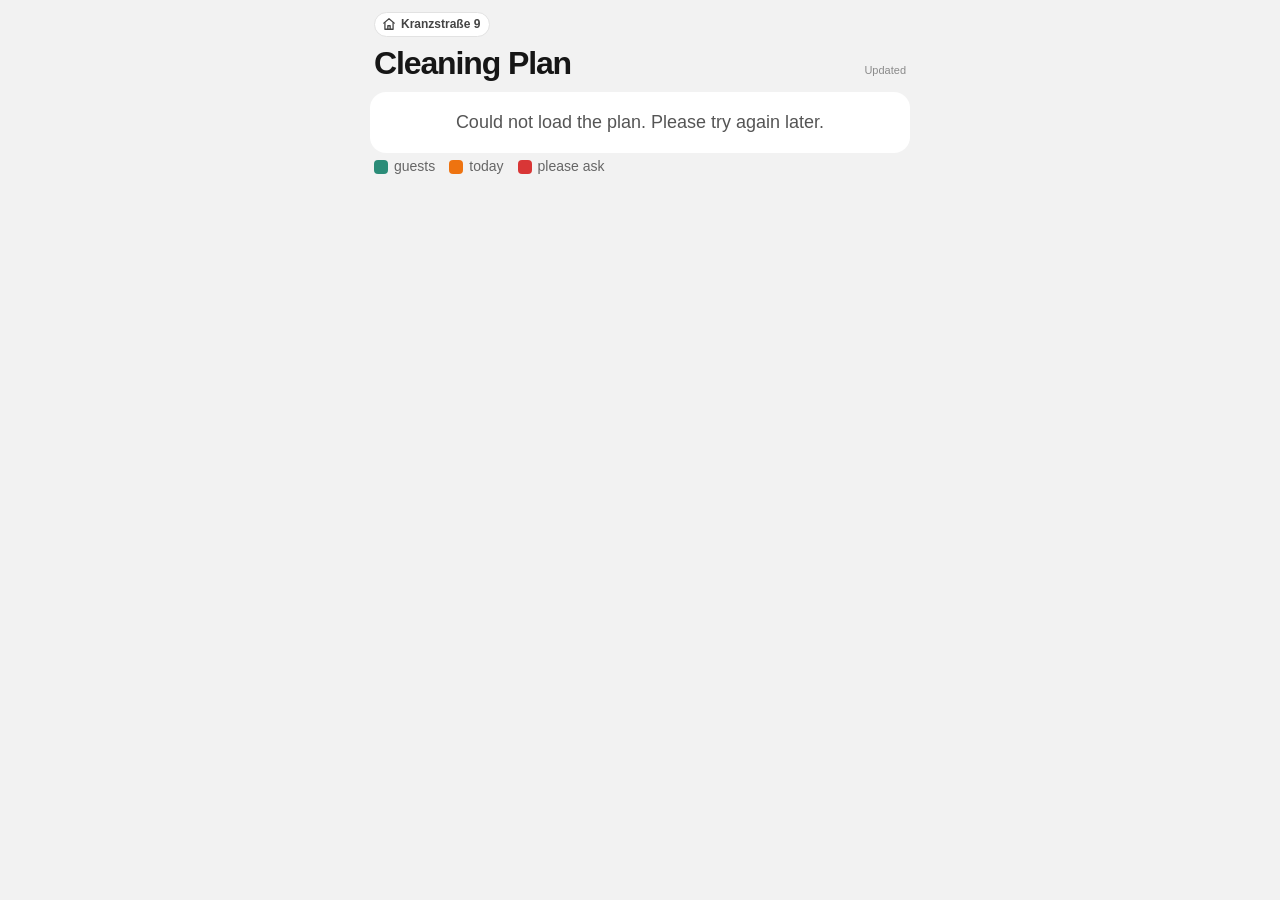
==== kranz/index.html @ 65cbc947 "Kopf ohne grüne Leiste: Haus-Schild, große Überschrift, Stand rechts Oben ein kleines Schild mit Hau" ====
<!doctype html>
<html lang="en"><head><meta charset="utf-8"><meta name="viewport" content="width=device-width,initial-scale=1,viewport-fit=cover">
<meta name="robots" content="noindex,nofollow"><meta name="theme-color" content="#F2F2F2">
<title>Cleaning – Kranzstraße 9</title><link rel="stylesheet" href="../plan.css"></head>
<body><header><div class="kz"><div><span class="ort"><svg viewBox="0 0 24 24" width="14" height="14" fill="none" stroke="currentColor" stroke-width="2.2" stroke-linecap="round" stroke-linejoin="round" aria-hidden="true"><path d="M3 10.5 12 3l9 7.5"/><path d="M5 9.5V21h14V9.5"/><path d="M10 21v-6h4v6"/></svg>Kranzstraße 9</span><h1>Cleaning Plan</h1></div><div class="st"><span>Updated</span><b id="stand"></b></div></div></header>
<main><div id="inhalt"><div class="hinweis">Loading …</div></div><div class="legende"><span><i style="background:#2B8C78"></i>guests</span><span><i style="background:#EE7310"></i>today</span><span><i style="background:#D93636"></i>please ask</span></div></main>
<script>window.PLAN={"wt": ["Su","Mo","Tu","We","Th","Fr","Sa"], "mon": ["Jan","Feb","Mar","Apr","May","Jun","Jul","Aug","Sep","Oct","Nov","Dec"], "sheet": "1k_4TzOfGS49kSW_JPaBVSi54gXF0AcBKTKUO7BsuHaY", "t": {"raus": "OUT", "rein": "IN", "putzen": "clean", "nichts": "nothing to clean", "heute": "TODAY", "laden": "Loading …", "fehler": "Could not load the plan. Please try again later.", "leer": "No cleaning planned."}};</script>
<script src="../plan.js"></script></body></html>
---- plan.css ----
*{box-sizing:border-box}
html{-webkit-text-size-adjust:100%;color-scheme:light}
body{margin:0;background:#F2F2F2;color:#161616;font:18px/1.4 -apple-system,BlinkMacSystemFont,"Segoe UI",Roboto,"Noto Sans Tamil","Noto Sans",Arial,sans-serif}
header{padding:12px 14px 2px;padding-top:calc(12px + env(safe-area-inset-top,0px));max-width:560px;margin:0 auto}
.kz{display:flex;align-items:flex-end;justify-content:space-between;gap:12px}
.ort{display:inline-flex;align-items:center;gap:5px;font-size:12px;font-weight:600;color:#444;background:#fff;border:1px solid #E2E2E2;border-radius:999px;padding:3px 9px 3px 7px}
header h1{margin:8px 0 0;font-size:32px;line-height:1.05;font-weight:800;letter-spacing:-.035em}
.st{display:flex;flex-direction:column;align-items:flex-end;font-size:11px;color:#8A8A8A;line-height:1.3;white-space:nowrap;padding-bottom:3px}
.st b{font-size:12px;color:#444;font-weight:600}
main{padding:10px 10px calc(28px + env(safe-area-inset-bottom,0px));max-width:560px;margin:0 auto}
.tag{background:#fff;border-radius:16px;padding:12px 14px;margin:0 0 12px;box-shadow:0 1px 2px rgba(0,0,0,.06)}
.tag h2{margin:0 0 6px;font-size:19px;display:flex;align-items:center;gap:8px;flex-wrap:wrap}
.tag{scroll-margin-top:60px}
.tag.vorbei{opacity:.55}
.tag.heute{border:3px solid #EE7310;background:#FFF4E8}
.badge{background:#EE7310;color:#fff;font-size:15px;padding:2px 10px;border-radius:999px}
.z{font-size:19px;font-weight:600;padding:9px 2px;border-top:1px solid #ECECEC;word-break:break-word}
.tag h2+.z{border-top:0}
/* bewusst schlicht: Farbe tragen nur der Tag-Kasten (heute) und Rot, wenn etwas fehlt */
.z.fehlt{background:#FCD2D2;color:#A51B1B;border-radius:10px;padding:9px 12px;border-top:0;margin-top:4px}
.z.leer{color:#8A8A8A;font-weight:500;font-size:16px}
.hinweis{background:#fff;border-radius:16px;padding:18px;color:#555;text-align:center}
.legende{font-size:14px;color:#666;display:flex;flex-wrap:wrap;gap:6px 14px;margin:4px 4px 0}
.legende span{display:inline-flex;align-items:center;gap:6px}.legende i{width:14px;height:14px;border-radius:4px;display:inline-block}

/* Kalender: links Wohnungen (sticky), rechts die Tage – seitwärts scrollen */
.karte{background:#fff;border-radius:16px;box-shadow:0 1px 2px rgba(0,0,0,.06);overflow:hidden;margin-bottom:12px}
.kal{overflow-x:auto;overflow-y:hidden;-webkit-overflow-scrolling:touch;overscroll-behavior-x:contain}
.kin{position:relative}
.r{display:flex;position:relative;z-index:1}
.lab{position:sticky;left:0;z-index:3;flex:0 0 44px;width:44px;display:flex;align-items:center;justify-content:center;background:#fff;border-right:1px solid #E6E6E6;border-bottom:1px solid #EFEFEF;font-size:18px;font-weight:700;color:#161616}
.ecke{color:#2B8C78;align-items:flex-end;padding-bottom:12px}
.trk{position:relative;flex:none;height:52px;border-bottom:1px solid #EFEFEF;background-image:linear-gradient(to right,#F0F0F0 1px,transparent 1px);background-size:44px 100%}
.kopf .trk{height:76px;background-image:none}
.kopf .lab{height:76px}
.kt{position:absolute;top:0;width:44px;height:100%;border:0;background:none;font:inherit;color:#161616;display:flex;flex-direction:column;align-items:center;justify-content:flex-end;padding:0 0 6px;cursor:pointer}
.kt .mo{position:absolute;top:5px;left:4px;font-size:11px;font-weight:700;white-space:nowrap;color:#555}
.kt .wd{font-size:11px;color:#8A8A8A}
.kt .nr{font-size:15px;font-weight:700;width:28px;height:28px;line-height:28px;border-radius:50%;text-align:center}
.kt.vorbei .nr,.kt.vorbei .wd{color:#B3B3B3}
.kt.wahl .nr{background:#161616;color:#fff}
.kt.heute .nr{background:#EE7310;color:#fff}
.sp{position:absolute;top:0;bottom:0;width:44px;z-index:0}
.sp.heute{background:#FFF1E3}
.sp.wahl{background:#F2F2F2}
.bk{position:absolute;top:50%;transform:translateY(-50%);height:32px;border-radius:16px;background:#2B8C78;color:#fff;display:flex;align-items:center;justify-content:center;gap:3px;font-size:15px;overflow:hidden;white-space:nowrap}
.bk b{font-weight:700}
.bk.vorbei{background:#9BC4BA}
.bk.rot{background:#D93636}
.kal::-webkit-scrollbar{height:0}
.tonnen .trk{height:46px}.tonnen .lab{color:#555}
.tn{position:absolute;top:0;bottom:0;width:44px;display:flex;flex-direction:column;align-items:center;justify-content:center;gap:2px}
.tc{display:flex;align-items:center;gap:3px;font-size:10px;font-weight:700;color:#444;line-height:1.1;white-space:nowrap}
.tc i{width:10px;height:10px;border-radius:3px;display:inline-block;flex-shrink:0}
.tc.raus{color:#161616}
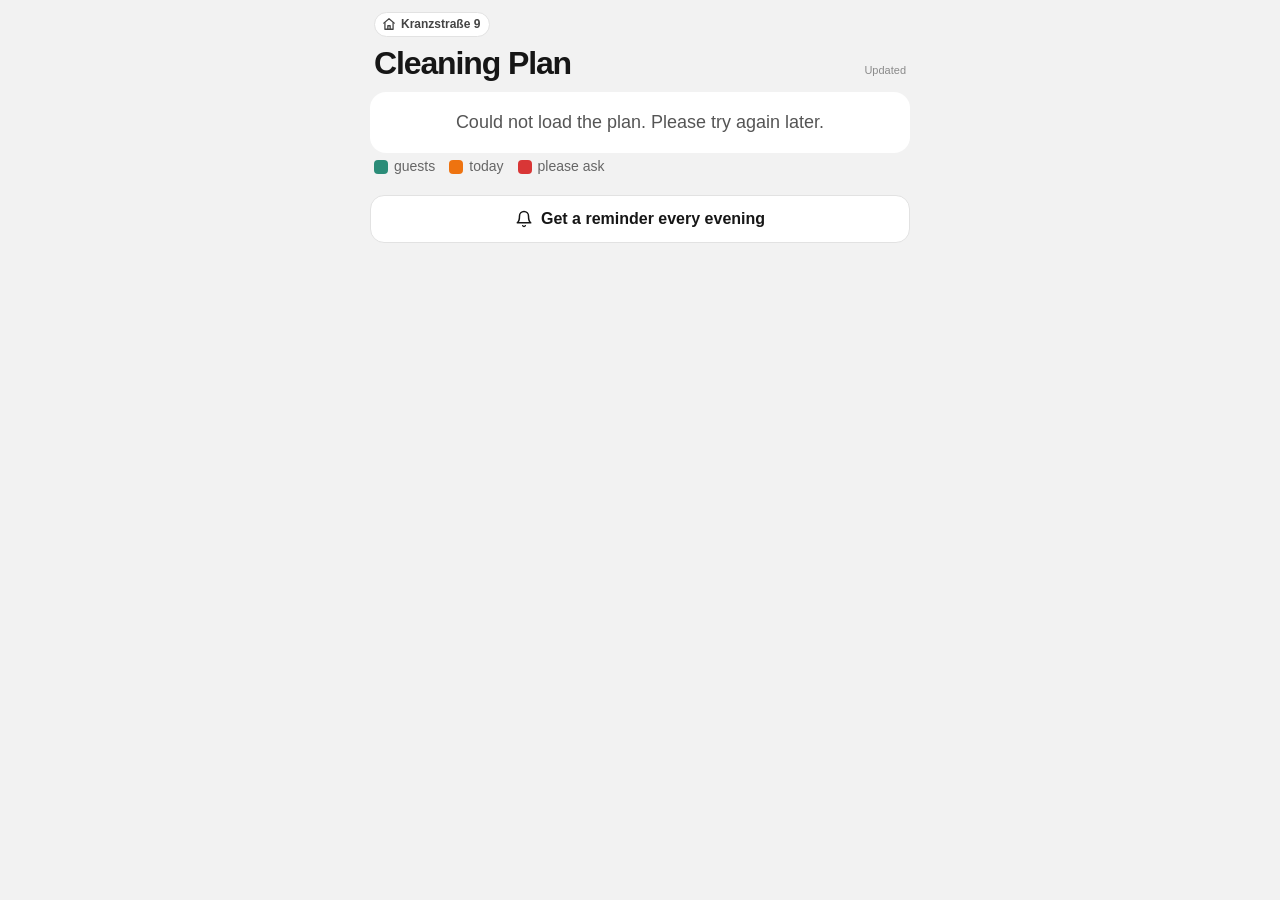
==== commit 77ff9311: "Abend-Vorschau über die ntfy-App Jeden Abend (17:07 UTC) liest ein GitHub-Ablauf die Tabelle und sch" ====
--- a/kranz/index.html
+++ b/kranz/index.html
@@ -3,6 +3,6 @@
 <meta name="robots" content="noindex,nofollow"><meta name="theme-color" content="#F2F2F2">
 <title>Cleaning – Kranzstraße 9</title><link rel="stylesheet" href="../plan.css"></head>
 <body><header><div class="kz"><div><span class="ort"><svg viewBox="0 0 24 24" width="14" height="14" fill="none" stroke="currentColor" stroke-width="2.2" stroke-linecap="round" stroke-linejoin="round" aria-hidden="true"><path d="M3 10.5 12 3l9 7.5"/><path d="M5 9.5V21h14V9.5"/><path d="M10 21v-6h4v6"/></svg>Kranzstraße 9</span><h1>Cleaning Plan</h1></div><div class="st"><span>Updated</span><b id="stand"></b></div></div></header>
-<main><div id="inhalt"><div class="hinweis">Loading …</div></div><div class="legende"><span><i style="background:#2B8C78"></i>guests</span><span><i style="background:#EE7310"></i>today</span><span><i style="background:#D93636"></i>please ask</span></div></main>
+<main><div id="inhalt"><div class="hinweis">Loading …</div></div><div class="legende"><span><i style="background:#2B8C78"></i>guests</span><span><i style="background:#EE7310"></i>today</span><span><i style="background:#D93636"></i>please ask</span></div><a class="glocke" href="https://ntfy.sh/putzplan-kranz-if5szbq3um" target="_blank" rel="noopener"><svg viewBox="0 0 24 24" width="18" height="18" fill="none" stroke="currentColor" stroke-width="2" stroke-linecap="round" stroke-linejoin="round" aria-hidden="true"><path d="M6 8a6 6 0 0 1 12 0c0 7 3 9 3 9H3s3-2 3-9"/><path d="M10.3 21a1.94 1.94 0 0 0 3.4 0"/></svg>Get a reminder every evening</a></main>
 <script>window.PLAN={"wt": ["Su","Mo","Tu","We","Th","Fr","Sa"], "mon": ["Jan","Feb","Mar","Apr","May","Jun","Jul","Aug","Sep","Oct","Nov","Dec"], "sheet": "1k_4TzOfGS49kSW_JPaBVSi54gXF0AcBKTKUO7BsuHaY", "t": {"raus": "OUT", "rein": "IN", "putzen": "clean", "nichts": "nothing to clean", "heute": "TODAY", "laden": "Loading …", "fehler": "Could not load the plan. Please try again later.", "leer": "No cleaning planned."}};</script>
 <script src="../plan.js"></script></body></html>
--- a/plan.css
+++ b/plan.css
@@ -53,3 +53,4 @@
 .tc{display:flex;align-items:center;gap:3px;font-size:10px;font-weight:700;color:#444;line-height:1.1;white-space:nowrap}
 .tc i{width:10px;height:10px;border-radius:3px;display:inline-block;flex-shrink:0}
 .tc.raus{color:#161616}
+.glocke{display:flex;align-items:center;justify-content:center;gap:8px;margin:18px 0 0;padding:12px 14px;border-radius:14px;background:#fff;border:1px solid #E2E2E2;color:#161616;font-size:16px;font-weight:600;text-decoration:none}
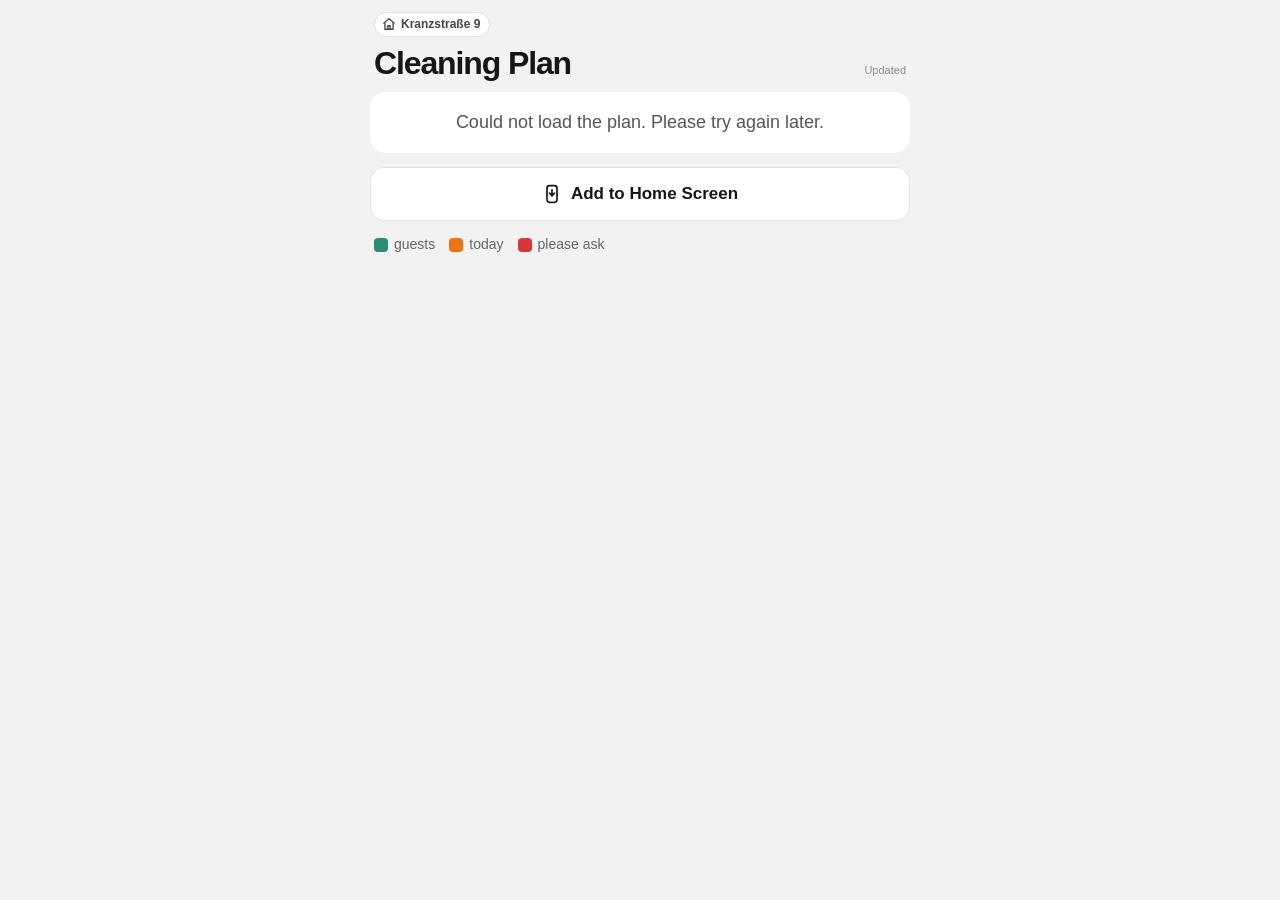
==== commit 8f36dc12: "Auf den Home-Bildschirm legen, neues App-Symbol Manifest und Service Worker machen die Seite install" ====
--- a/kranz/index.html
+++ b/kranz/index.html
@@ -1,8 +1,8 @@
 <!doctype html>
 <html lang="en"><head><meta charset="utf-8"><meta name="viewport" content="width=device-width,initial-scale=1,viewport-fit=cover">
 <meta name="robots" content="noindex,nofollow"><meta name="theme-color" content="#F2F2F2">
-<title>Cleaning – Kranzstraße 9</title><link rel="stylesheet" href="../plan.css"></head>
+<title>Cleaning – Kranzstraße 9</title><link rel="stylesheet" href="../plan.css"><link rel="manifest" href="manifest.webmanifest"><link rel="icon" href="../icons/favicon-32.png" sizes="32x32"><link rel="icon" href="../icons/icon.svg" type="image/svg+xml"><link rel="apple-touch-icon" href="../icons/apple-touch-icon.png"><meta name="apple-mobile-web-app-capable" content="yes"><meta name="mobile-web-app-capable" content="yes"><meta name="apple-mobile-web-app-title" content="Cleaning"><meta name="apple-mobile-web-app-status-bar-style" content="default"></head>
 <body><header><div class="kz"><div><span class="ort"><svg viewBox="0 0 24 24" width="14" height="14" fill="none" stroke="currentColor" stroke-width="2.2" stroke-linecap="round" stroke-linejoin="round" aria-hidden="true"><path d="M3 10.5 12 3l9 7.5"/><path d="M5 9.5V21h14V9.5"/><path d="M10 21v-6h4v6"/></svg>Kranzstraße 9</span><h1>Cleaning Plan</h1></div><div class="st"><span>Updated</span><b id="stand"></b></div></div></header>
-<main><div id="inhalt"><div class="hinweis">Loading …</div></div><div class="legende"><span><i style="background:#2B8C78"></i>guests</span><span><i style="background:#EE7310"></i>today</span><span><i style="background:#D93636"></i>please ask</span></div><a class="glocke" href="https://ntfy.sh/putzplan-kranz-if5szbq3um" target="_blank" rel="noopener"><svg viewBox="0 0 24 24" width="18" height="18" fill="none" stroke="currentColor" stroke-width="2" stroke-linecap="round" stroke-linejoin="round" aria-hidden="true"><path d="M6 8a6 6 0 0 1 12 0c0 7 3 9 3 9H3s3-2 3-9"/><path d="M10.3 21a1.94 1.94 0 0 0 3.4 0"/></svg>Get a reminder every evening</a></main>
-<script>window.PLAN={"wt": ["Su","Mo","Tu","We","Th","Fr","Sa"], "mon": ["Jan","Feb","Mar","Apr","May","Jun","Jul","Aug","Sep","Oct","Nov","Dec"], "sheet": "1k_4TzOfGS49kSW_JPaBVSi54gXF0AcBKTKUO7BsuHaY", "t": {"raus": "OUT", "rein": "IN", "putzen": "clean", "nichts": "nothing to clean", "heute": "TODAY", "laden": "Loading …", "fehler": "Could not load the plan. Please try again later.", "leer": "No cleaning planned."}};</script>
+<main><div id="inhalt"><div class="hinweis">Loading …</div></div><button class="aktion" id="install" hidden><svg viewBox="0 0 24 24" width="20" height="20" fill="none" stroke="currentColor" stroke-width="2" stroke-linecap="round" stroke-linejoin="round" aria-hidden="true"><rect x="6" y="2" width="12" height="20" rx="3"/><path d="M12 7v7"/><path d="m9 11 3 3 3-3"/></svg><span>Add to Home Screen</span></button><div class="anleitung" id="anleitung" hidden><p id="anleitungText"></p><button class="aktion klein" id="anleitungOk">OK</button></div><div class="legende"><span><i style="background:#2B8C78"></i>guests</span><span><i style="background:#EE7310"></i>today</span><span><i style="background:#D93636"></i>please ask</span></div></main>
+<script>window.PLAN={"inst": {"ios": "Tap <b>Share</b> <span class=\"sym\">⬆︎</span> at the bottom, then <b>“Add to Home Screen”</b>.", "andere": "Open the browser menu <b>⋮</b> and choose <b>“Install app”</b> or <b>“Add to Home screen”</b>."}, "wt": ["Su","Mo","Tu","We","Th","Fr","Sa"], "mon": ["Jan","Feb","Mar","Apr","May","Jun","Jul","Aug","Sep","Oct","Nov","Dec"], "sheet": "1k_4TzOfGS49kSW_JPaBVSi54gXF0AcBKTKUO7BsuHaY", "t": {"raus": "OUT", "rein": "IN", "putzen": "clean", "nichts": "nothing to clean", "heute": "TODAY", "laden": "Loading …", "fehler": "Could not load the plan. Please try again later.", "leer": "No cleaning planned."}};</script>
 <script src="../plan.js"></script></body></html>
--- a/plan.css
+++ b/plan.css
@@ -20,7 +20,7 @@
 .z.fehlt{background:#FCD2D2;color:#A51B1B;border-radius:10px;padding:9px 12px;border-top:0;margin-top:4px}
 .z.leer{color:#8A8A8A;font-weight:500;font-size:16px}
 .hinweis{background:#fff;border-radius:16px;padding:18px;color:#555;text-align:center}
-.legende{font-size:14px;color:#666;display:flex;flex-wrap:wrap;gap:6px 14px;margin:4px 4px 0}
+.legende{font-size:14px;color:#666;display:flex;flex-wrap:wrap;gap:6px 14px;margin:14px 4px 0}
 .legende span{display:inline-flex;align-items:center;gap:6px}.legende i{width:14px;height:14px;border-radius:4px;display:inline-block}
 
 /* Kalender: links Wohnungen (sticky), rechts die Tage – seitwärts scrollen */
@@ -53,4 +53,7 @@
 .tc{display:flex;align-items:center;gap:3px;font-size:10px;font-weight:700;color:#444;line-height:1.1;white-space:nowrap}
 .tc i{width:10px;height:10px;border-radius:3px;display:inline-block;flex-shrink:0}
 .tc.raus{color:#161616}
-.glocke{display:flex;align-items:center;justify-content:center;gap:8px;margin:18px 0 0;padding:12px 14px;border-radius:14px;background:#fff;border:1px solid #E2E2E2;color:#161616;font-size:16px;font-weight:600;text-decoration:none}
+.aktion{display:flex;align-items:center;justify-content:center;gap:9px;width:100%;margin:14px 0 0;padding:14px;border-radius:14px;border:1px solid #E2E2E2;background:#fff;color:#161616;font:inherit;font-size:17px;font-weight:600;cursor:pointer}
+.aktion.klein{width:auto;margin:10px auto 0;padding:8px 22px;font-size:15px}
+.anleitung{margin:10px 0 0;padding:14px;border-radius:14px;background:#FFF4E8;border:1px solid #F5C9A0;font-size:16px;line-height:1.45;text-align:center}
+.anleitung p{margin:0}.anleitung .sym{display:inline-block;padding:0 4px;border:1px solid #bbb;border-radius:6px;font-size:14px}
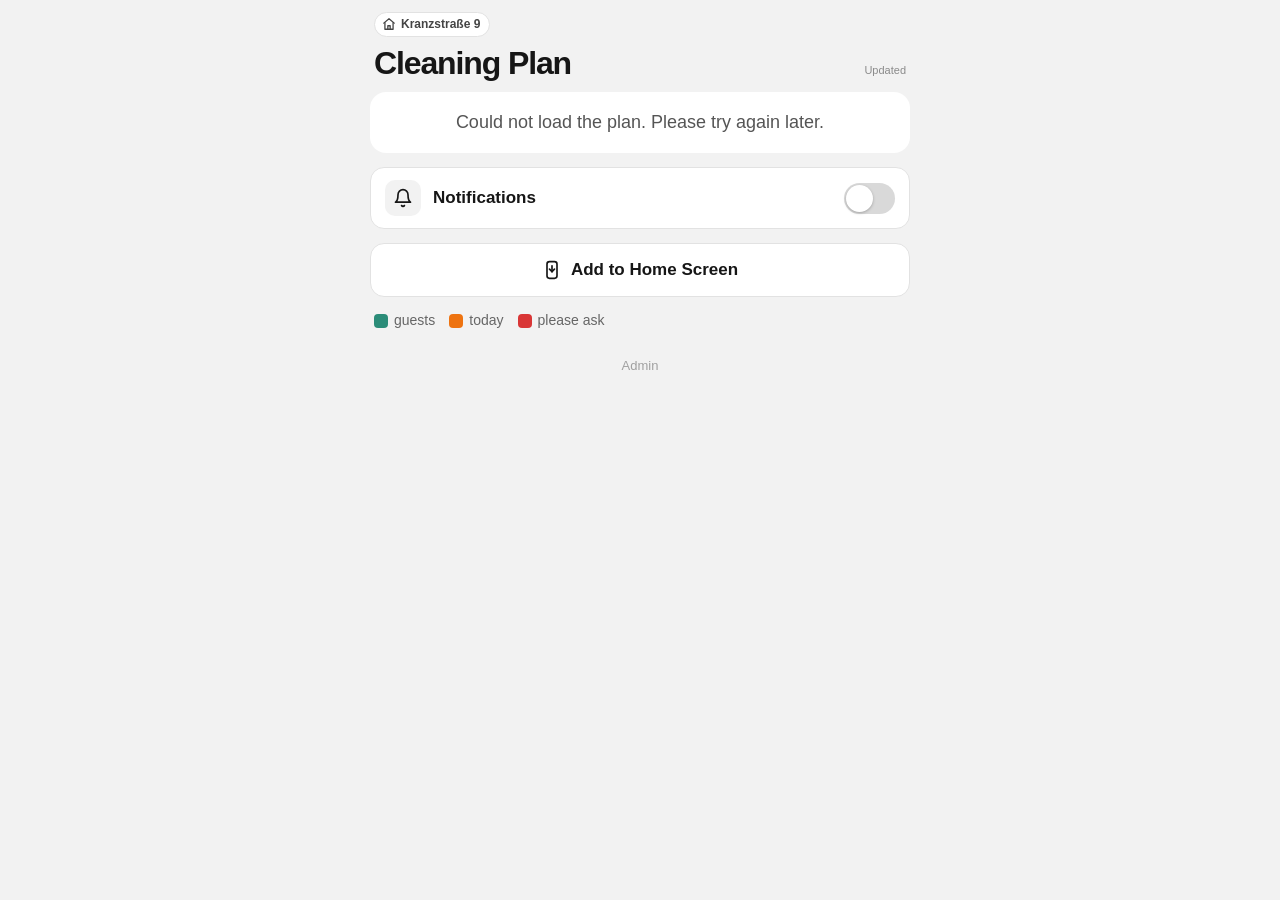
==== commit dce460f1: "Putzplan-Dienst, Webseiten-Push und Admin-Seite - dienst/Code.gs: Google-Apps-Script-Dienst im Konto" ====
--- a/kranz/index.html
+++ b/kranz/index.html
@@ -3,6 +3,6 @@
 <meta name="robots" content="noindex,nofollow"><meta name="theme-color" content="#F2F2F2">
 <title>Cleaning – Kranzstraße 9</title><link rel="stylesheet" href="../plan.css"><link rel="manifest" href="manifest.webmanifest"><link rel="icon" href="../icons/favicon-32.png" sizes="32x32"><link rel="icon" href="../icons/icon.svg" type="image/svg+xml"><link rel="apple-touch-icon" href="../icons/apple-touch-icon.png"><meta name="apple-mobile-web-app-capable" content="yes"><meta name="mobile-web-app-capable" content="yes"><meta name="apple-mobile-web-app-title" content="Cleaning"><meta name="apple-mobile-web-app-status-bar-style" content="default"></head>
 <body><header><div class="kz"><div><span class="ort"><svg viewBox="0 0 24 24" width="14" height="14" fill="none" stroke="currentColor" stroke-width="2.2" stroke-linecap="round" stroke-linejoin="round" aria-hidden="true"><path d="M3 10.5 12 3l9 7.5"/><path d="M5 9.5V21h14V9.5"/><path d="M10 21v-6h4v6"/></svg>Kranzstraße 9</span><h1>Cleaning Plan</h1></div><div class="st"><span>Updated</span><b id="stand"></b></div></div></header>
-<main><div id="inhalt"><div class="hinweis">Loading …</div></div><button class="aktion" id="install" hidden><svg viewBox="0 0 24 24" width="20" height="20" fill="none" stroke="currentColor" stroke-width="2" stroke-linecap="round" stroke-linejoin="round" aria-hidden="true"><rect x="6" y="2" width="12" height="20" rx="3"/><path d="M12 7v7"/><path d="m9 11 3 3 3-3"/></svg><span>Add to Home Screen</span></button><div class="anleitung" id="anleitung" hidden><p id="anleitungText"></p><button class="aktion klein" id="anleitungOk">OK</button></div><div class="legende"><span><i style="background:#2B8C78"></i>guests</span><span><i style="background:#EE7310"></i>today</span><span><i style="background:#D93636"></i>please ask</span></div></main>
-<script>window.PLAN={"inst": {"ios": "Tap <b>Share</b> <span class=\"sym\">⬆︎</span> at the bottom, then <b>“Add to Home Screen”</b>.", "andere": "Open the browser menu <b>⋮</b> and choose <b>“Install app”</b> or <b>“Add to Home screen”</b>."}, "wt": ["Su","Mo","Tu","We","Th","Fr","Sa"], "mon": ["Jan","Feb","Mar","Apr","May","Jun","Jul","Aug","Sep","Oct","Nov","Dec"], "sheet": "1k_4TzOfGS49kSW_JPaBVSi54gXF0AcBKTKUO7BsuHaY", "t": {"raus": "OUT", "rein": "IN", "putzen": "clean", "nichts": "nothing to clean", "heute": "TODAY", "laden": "Loading …", "fehler": "Could not load the plan. Please try again later.", "leer": "No cleaning planned."}};</script>
-<script src="../plan.js"></script></body></html>
+<main><div id="inhalt"><div class="hinweis">Loading …</div></div><button class="schalter" id="push" hidden aria-pressed="false"><span class="glocke2"><svg viewBox="0 0 24 24" width="20" height="20" fill="none" stroke="currentColor" stroke-width="2" stroke-linecap="round" stroke-linejoin="round" aria-hidden="true"><path d="M6 8a6 6 0 0 1 12 0c0 7 3 9 3 9H3s3-2 3-9"/><path d="M10.3 21a1.94 1.94 0 0 0 3.4 0"/></svg></span><span class="st2"><b>Notifications</b></span><span class="sw"><i></i></span></button><div class="anleitung" id="pushHinweis" hidden></div><dialog class="frage" id="ausFrage"><p id="ausText"></p><div class="frageK"><button class="aktion klein2" id="ausNein"></button><button class="aktion klein2 rot" id="ausJa"></button></div></dialog><button class="aktion" id="install" hidden><svg viewBox="0 0 24 24" width="20" height="20" fill="none" stroke="currentColor" stroke-width="2" stroke-linecap="round" stroke-linejoin="round" aria-hidden="true"><rect x="6" y="2" width="12" height="20" rx="3"/><path d="M12 7v7"/><path d="m9 11 3 3 3-3"/></svg><span>Add to Home Screen</span></button><div class="anleitung" id="anleitung" hidden><p id="anleitungText"></p><button class="aktion klein" id="anleitungOk">OK</button></div><div class="legende"><span><i style="background:#2B8C78"></i>guests</span><span><i style="background:#EE7310"></i>today</span><span><i style="background:#D93636"></i>please ask</span></div><a class="admin" href="../admin/">Admin</a></main>
+<script>window.PLAN={"push": {"aus": "Turn off notifications?", "ausJa": "Turn off", "ausNein": "Cancel", "titel": "Notifications", "text": "Every evening: what to do tomorrow", "iphone": "On iPhone this works only from the Home Screen: tap <b>“Add to Home Screen”</b> below, open the plan from your Home Screen and switch it on there.", "block": "Notifications are blocked. Please allow them for this page in your phone settings.", "nein": "This browser cannot show notifications.", "fehler": "Could not switch on. Please try again.", "an": "Notifications are on", "anText": "You will get a short message every evening."}, "inst": {"ios": "Tap <b>Share</b> <span class=\"sym\">⬆︎</span> at the bottom, then <b>“Add to Home Screen”</b>.", "andere": "Open the browser menu <b>⋮</b> and choose <b>“Install app”</b> or <b>“Add to Home screen”</b>."}, "wt": ["Su","Mo","Tu","We","Th","Fr","Sa"], "mon": ["Jan","Feb","Mar","Apr","May","Jun","Jul","Aug","Sep","Oct","Nov","Dec"], "sheet": "1k_4TzOfGS49kSW_JPaBVSi54gXF0AcBKTKUO7BsuHaY", "t": {"raus": "OUT", "rein": "IN", "putzen": "clean", "nichts": "nothing to clean", "heute": "TODAY", "laden": "Loading …", "fehler": "Could not load the plan. Please try again later.", "leer": "No cleaning planned."}};</script>
+<script src="../dienst.js"></script><script src="../plan.js"></script></body></html>
--- a/plan.css
+++ b/plan.css
@@ -57,3 +57,18 @@
 .aktion.klein{width:auto;margin:10px auto 0;padding:8px 22px;font-size:15px}
 .anleitung{margin:10px 0 0;padding:14px;border-radius:14px;background:#FFF4E8;border:1px solid #F5C9A0;font-size:16px;line-height:1.45;text-align:center}
 .anleitung p{margin:0}.anleitung .sym{display:inline-block;padding:0 4px;border:1px solid #bbb;border-radius:6px;font-size:14px}
+.schalter{display:flex;align-items:center;gap:12px;width:100%;margin:14px 0 0;padding:12px 14px;border-radius:14px;border:1px solid #E2E2E2;background:#fff;color:#161616;font:inherit;text-align:left;cursor:pointer}
+.glocke2{width:36px;height:36px;border-radius:10px;background:#F2F2F2;display:flex;align-items:center;justify-content:center;flex-shrink:0}
+.st2{flex:1;display:flex;flex-direction:column;min-width:0}.st2 b{font-size:17px}.st2 span{font-size:13px;color:#777}
+.sw{width:51px;height:31px;border-radius:999px;background:#D9D9D9;position:relative;flex-shrink:0;transition:background .2s}
+.sw i{position:absolute;top:2px;left:2px;width:27px;height:27px;border-radius:50%;background:#fff;box-shadow:0 1px 3px rgba(0,0,0,.25);transition:left .2s}
+.schalter[aria-pressed="true"] .sw{background:#2B8C78}.schalter[aria-pressed="true"] .sw i{left:22px}
+.schalter[aria-pressed="true"] .glocke2{background:#E3F2EE;color:#2B8C78}
+.schalter.laeuft{opacity:.6;pointer-events:none}
+.admin{display:block;text-align:center;margin:26px 0 4px;font-size:13px;color:#A0A0A0;text-decoration:none}
+.frage{border:0;border-radius:20px;padding:22px 18px 16px;width:min(92vw,360px);box-shadow:0 20px 60px rgba(0,0,0,.25);text-align:center;color:#161616}
+.frage::backdrop{background:rgba(0,0,0,.35);backdrop-filter:blur(3px);-webkit-backdrop-filter:blur(3px)}
+.frage p{margin:0 0 18px;font-size:19px;font-weight:700;line-height:1.3}
+.frageK{display:flex;gap:10px}.frageK .aktion{margin:0;flex:1;padding:12px;font-size:16px}
+.aktion.rot{background:#D93636;border-color:#D93636;color:#fff}
+.frage[open]{animation:auf .18s ease-out}@keyframes auf{from{opacity:0;transform:translateY(8px) scale(.98)}to{opacity:1;transform:none}}
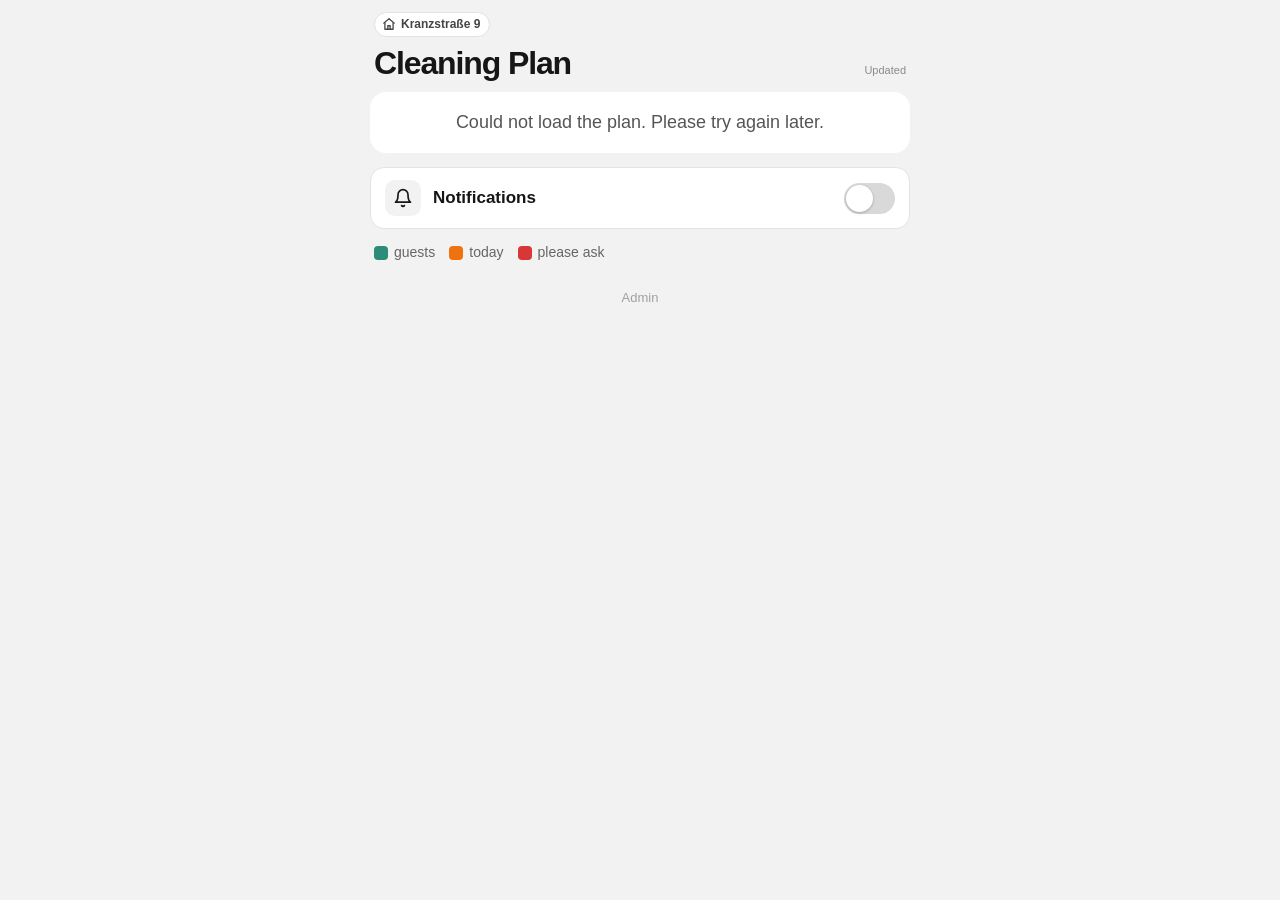
==== commit 421e71e7: "Home-Bildschirm-Knopf entfernt, Notifications-Schalter immer sichtbar Der Schalter erklärt jetzt sel" ====
--- a/kranz/index.html
+++ b/kranz/index.html
@@ -3,6 +3,6 @@
 <meta name="robots" content="noindex,nofollow"><meta name="theme-color" content="#F2F2F2">
 <title>Cleaning – Kranzstraße 9</title><link rel="stylesheet" href="../plan.css"><link rel="manifest" href="manifest.webmanifest"><link rel="icon" href="../icons/favicon-32.png" sizes="32x32"><link rel="icon" href="../icons/icon.svg" type="image/svg+xml"><link rel="apple-touch-icon" href="../icons/apple-touch-icon.png"><meta name="apple-mobile-web-app-capable" content="yes"><meta name="mobile-web-app-capable" content="yes"><meta name="apple-mobile-web-app-title" content="Cleaning"><meta name="apple-mobile-web-app-status-bar-style" content="default"></head>
 <body><header><div class="kz"><div><span class="ort"><svg viewBox="0 0 24 24" width="14" height="14" fill="none" stroke="currentColor" stroke-width="2.2" stroke-linecap="round" stroke-linejoin="round" aria-hidden="true"><path d="M3 10.5 12 3l9 7.5"/><path d="M5 9.5V21h14V9.5"/><path d="M10 21v-6h4v6"/></svg>Kranzstraße 9</span><h1>Cleaning Plan</h1></div><div class="st"><span>Updated</span><b id="stand"></b></div></div></header>
-<main><div id="inhalt"><div class="hinweis">Loading …</div></div><button class="schalter" id="push" hidden aria-pressed="false"><span class="glocke2"><svg viewBox="0 0 24 24" width="20" height="20" fill="none" stroke="currentColor" stroke-width="2" stroke-linecap="round" stroke-linejoin="round" aria-hidden="true"><path d="M6 8a6 6 0 0 1 12 0c0 7 3 9 3 9H3s3-2 3-9"/><path d="M10.3 21a1.94 1.94 0 0 0 3.4 0"/></svg></span><span class="st2"><b>Notifications</b></span><span class="sw"><i></i></span></button><div class="anleitung" id="pushHinweis" hidden></div><dialog class="frage" id="ausFrage"><p id="ausText"></p><div class="frageK"><button class="aktion klein2" id="ausNein"></button><button class="aktion klein2 rot" id="ausJa"></button></div></dialog><button class="aktion" id="install" hidden><svg viewBox="0 0 24 24" width="20" height="20" fill="none" stroke="currentColor" stroke-width="2" stroke-linecap="round" stroke-linejoin="round" aria-hidden="true"><rect x="6" y="2" width="12" height="20" rx="3"/><path d="M12 7v7"/><path d="m9 11 3 3 3-3"/></svg><span>Add to Home Screen</span></button><div class="anleitung" id="anleitung" hidden><p id="anleitungText"></p><button class="aktion klein" id="anleitungOk">OK</button></div><div class="legende"><span><i style="background:#2B8C78"></i>guests</span><span><i style="background:#EE7310"></i>today</span><span><i style="background:#D93636"></i>please ask</span></div><a class="admin" href="../admin/">Admin</a></main>
-<script>window.PLAN={"push": {"aus": "Turn off notifications?", "ausJa": "Turn off", "ausNein": "Cancel", "titel": "Notifications", "text": "Every evening: what to do tomorrow", "iphone": "On iPhone this works only from the Home Screen: tap <b>“Add to Home Screen”</b> below, open the plan from your Home Screen and switch it on there.", "block": "Notifications are blocked. Please allow them for this page in your phone settings.", "nein": "This browser cannot show notifications.", "fehler": "Could not switch on. Please try again.", "an": "Notifications are on", "anText": "You will get a short message every evening."}, "inst": {"ios": "Tap <b>Share</b> <span class=\"sym\">⬆︎</span> at the bottom, then <b>“Add to Home Screen”</b>.", "andere": "Open the browser menu <b>⋮</b> and choose <b>“Install app”</b> or <b>“Add to Home screen”</b>."}, "wt": ["Su","Mo","Tu","We","Th","Fr","Sa"], "mon": ["Jan","Feb","Mar","Apr","May","Jun","Jul","Aug","Sep","Oct","Nov","Dec"], "sheet": "1k_4TzOfGS49kSW_JPaBVSi54gXF0AcBKTKUO7BsuHaY", "t": {"raus": "OUT", "rein": "IN", "putzen": "clean", "nichts": "nothing to clean", "heute": "TODAY", "laden": "Loading …", "fehler": "Could not load the plan. Please try again later.", "leer": "No cleaning planned."}};</script>
+<main><div id="inhalt"><div class="hinweis">Loading …</div></div><button class="schalter" id="push" hidden aria-pressed="false"><span class="glocke2"><svg viewBox="0 0 24 24" width="20" height="20" fill="none" stroke="currentColor" stroke-width="2" stroke-linecap="round" stroke-linejoin="round" aria-hidden="true"><path d="M6 8a6 6 0 0 1 12 0c0 7 3 9 3 9H3s3-2 3-9"/><path d="M10.3 21a1.94 1.94 0 0 0 3.4 0"/></svg></span><span class="st2"><b>Notifications</b></span><span class="sw"><i></i></span></button><div class="anleitung" id="pushHinweis" hidden></div><dialog class="frage" id="ausFrage"><p id="ausText"></p><div class="frageK"><button class="aktion klein2" id="ausNein"></button><button class="aktion klein2 rot" id="ausJa"></button></div></dialog><div class="legende"><span><i style="background:#2B8C78"></i>guests</span><span><i style="background:#EE7310"></i>today</span><span><i style="background:#D93636"></i>please ask</span></div><a class="admin" href="../admin/">Admin</a></main>
+<script>window.PLAN={"push": {"nichtEingerichtet": "Notifications are not set up yet.", "aus": "Turn off notifications?", "ausJa": "Turn off", "ausNein": "Cancel", "titel": "Notifications", "text": "Every evening: what to do tomorrow", "iphone": "On iPhone, notifications only work from the Home Screen: tap <b>Share</b> ⬆︎ at the bottom → <b>“Add to Home Screen”</b>, then open the plan from your Home Screen and switch on here.", "block": "Notifications are blocked. Please allow them for this page in your phone settings.", "nein": "This browser cannot show notifications.", "fehler": "Could not switch on. Please try again.", "an": "Notifications are on", "anText": "You will get a short message every evening."}, "wt": ["Su","Mo","Tu","We","Th","Fr","Sa"], "mon": ["Jan","Feb","Mar","Apr","May","Jun","Jul","Aug","Sep","Oct","Nov","Dec"], "sheet": "1k_4TzOfGS49kSW_JPaBVSi54gXF0AcBKTKUO7BsuHaY", "t": {"raus": "OUT", "rein": "IN", "putzen": "clean", "nichts": "nothing to clean", "heute": "TODAY", "laden": "Loading …", "fehler": "Could not load the plan. Please try again later.", "leer": "No cleaning planned."}};</script>
 <script src="../dienst.js"></script><script src="../plan.js"></script></body></html>
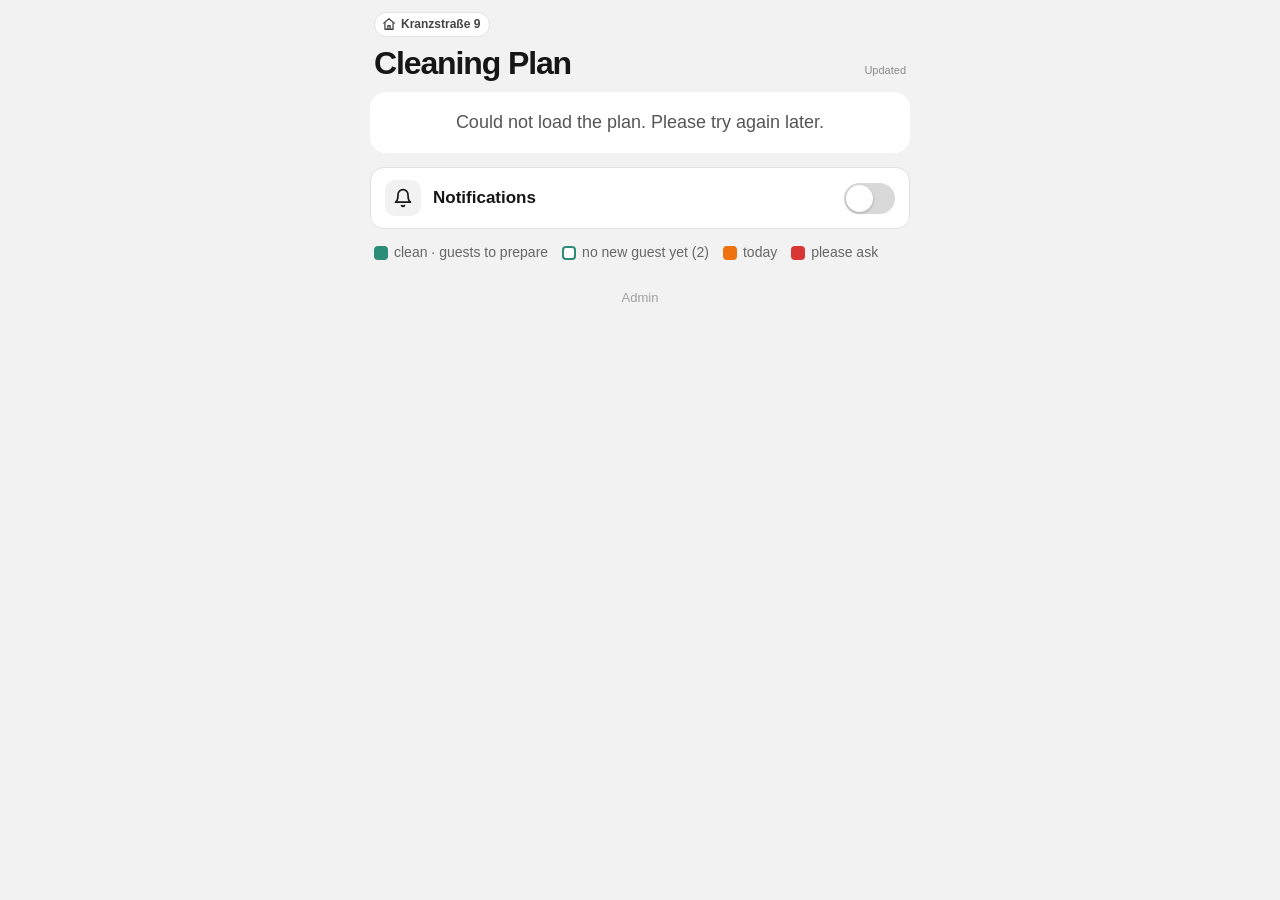
==== commit 311fcac0: "Putzkräfte sehen Putztage mit Personenzahl (neuer Gast oder Standard 2); Admin wieder mit halben Tag" ====
--- a/kranz/index.html
+++ b/kranz/index.html
@@ -3,6 +3,6 @@
 <meta name="robots" content="noindex,nofollow"><meta name="theme-color" content="#F2F2F2">
 <title>Cleaning – Kranzstraße 9</title><link rel="stylesheet" href="../plan.css"><link rel="manifest" href="manifest.webmanifest"><link rel="icon" href="../icons/favicon-32.png" sizes="32x32"><link rel="icon" href="../icons/icon.svg" type="image/svg+xml"><link rel="apple-touch-icon" href="../icons/apple-touch-icon.png"><meta name="apple-mobile-web-app-capable" content="yes"><meta name="mobile-web-app-capable" content="yes"><meta name="apple-mobile-web-app-title" content="Cleaning"><meta name="apple-mobile-web-app-status-bar-style" content="default"></head>
 <body><header><div class="kz"><div><span class="ort"><svg viewBox="0 0 24 24" width="14" height="14" fill="none" stroke="currentColor" stroke-width="2.2" stroke-linecap="round" stroke-linejoin="round" aria-hidden="true"><path d="M3 10.5 12 3l9 7.5"/><path d="M5 9.5V21h14V9.5"/><path d="M10 21v-6h4v6"/></svg>Kranzstraße 9</span><h1>Cleaning Plan</h1></div><div class="st"><span>Updated</span><b id="stand"></b></div></div></header>
-<main><div id="inhalt"><div class="hinweis">Loading …</div></div><button class="schalter" id="push" hidden aria-pressed="false"><span class="glocke2"><svg viewBox="0 0 24 24" width="20" height="20" fill="none" stroke="currentColor" stroke-width="2" stroke-linecap="round" stroke-linejoin="round" aria-hidden="true"><path d="M6 8a6 6 0 0 1 12 0c0 7 3 9 3 9H3s3-2 3-9"/><path d="M10.3 21a1.94 1.94 0 0 0 3.4 0"/></svg></span><span class="st2"><b>Notifications</b></span><span class="sw"><i></i></span></button><div class="anleitung" id="pushHinweis" hidden></div><dialog class="frage" id="ausFrage"><p id="ausText"></p><div class="frageK"><button class="aktion klein2" id="ausNein"></button><button class="aktion klein2 rot" id="ausJa"></button></div></dialog><div class="legende"><span><i style="background:#2B8C78"></i>guests</span><span><i style="background:#EE7310"></i>today</span><span><i style="background:#D93636"></i>please ask</span></div><a class="admin" href="../admin/">Admin</a></main>
+<main><div id="inhalt"><div class="hinweis">Loading …</div></div><button class="schalter" id="push" hidden aria-pressed="false"><span class="glocke2"><svg viewBox="0 0 24 24" width="20" height="20" fill="none" stroke="currentColor" stroke-width="2" stroke-linecap="round" stroke-linejoin="round" aria-hidden="true"><path d="M6 8a6 6 0 0 1 12 0c0 7 3 9 3 9H3s3-2 3-9"/><path d="M10.3 21a1.94 1.94 0 0 0 3.4 0"/></svg></span><span class="st2"><b>Notifications</b></span><span class="sw"><i></i></span></button><div class="anleitung" id="pushHinweis" hidden></div><dialog class="frage" id="ausFrage"><p id="ausText"></p><div class="frageK"><button class="aktion klein2" id="ausNein"></button><button class="aktion klein2 rot" id="ausJa"></button></div></dialog><div class="legende"><span><i style="background:#2B8C78"></i>clean · guests to prepare</span><span><i style="background:#fff;box-shadow:inset 0 0 0 2px #2B8C78"></i>no new guest yet (2)</span><span><i style="background:#EE7310"></i>today</span><span><i style="background:#D93636"></i>please ask</span></div><a class="admin" href="../admin/">Admin</a></main>
 <script>window.PLAN={"push": {"nichtEingerichtet": "Notifications are not set up yet.", "aus": "Turn off notifications?", "ausJa": "Turn off", "ausNein": "Cancel", "titel": "Notifications", "text": "Every evening: what to do tomorrow", "iphone": "On iPhone, notifications only work from the Home Screen: tap <b>Share</b> ⬆︎ at the bottom → <b>“Add to Home Screen”</b>, then open the plan from your Home Screen and switch on here.", "block": "Notifications are blocked. Please allow them for this page in your phone settings.", "nein": "This browser cannot show notifications.", "fehler": "Could not switch on. Please try again.", "an": "Notifications are on", "anText": "You will get a short message every evening."}, "wt": ["Su","Mo","Tu","We","Th","Fr","Sa"], "mon": ["Jan","Feb","Mar","Apr","May","Jun","Jul","Aug","Sep","Oct","Nov","Dec"], "sheet": "1k_4TzOfGS49kSW_JPaBVSi54gXF0AcBKTKUO7BsuHaY", "t": {"raus": "OUT", "rein": "IN", "putzen": "clean", "nichts": "nothing to clean", "heute": "TODAY", "laden": "Loading …", "fehler": "Could not load the plan. Please try again later.", "leer": "No cleaning planned."}};</script>
 <script src="../dienst.js"></script><script src="../plan.js"></script></body></html>
--- a/plan.css
+++ b/plan.css
@@ -30,26 +30,31 @@
 .r{display:flex;position:relative;z-index:1}
 .lab{position:sticky;left:0;z-index:3;flex:0 0 44px;width:44px;display:flex;align-items:center;justify-content:center;background:#fff;border-right:1px solid #E6E6E6;border-bottom:1px solid #EFEFEF;font-size:18px;font-weight:700;color:#161616}
 .ecke{color:#2B8C78;align-items:flex-end;padding-bottom:12px}
-.trk{position:relative;flex:none;height:52px;border-bottom:1px solid #EFEFEF;background-image:linear-gradient(to right,#F0F0F0 1px,transparent 1px);background-size:44px 100%}
+.trk{position:relative;flex:none;height:52px;border-bottom:1px solid #EFEFEF;background-image:linear-gradient(to right,#F0F0F0 1px,transparent 1px);background-size:48px 100%}
 .kopf .trk{height:76px;background-image:none}
 .kopf .lab{height:76px}
-.kt{position:absolute;top:0;width:44px;height:100%;border:0;background:none;font:inherit;color:#161616;display:flex;flex-direction:column;align-items:center;justify-content:flex-end;padding:0 0 6px;cursor:pointer}
-.kt .mo{position:absolute;top:5px;left:4px;font-size:11px;font-weight:700;white-space:nowrap;color:#555}
+.kt{position:absolute;top:0;width:48px;height:100%;border:0;background:none;font:inherit;color:#161616;display:flex;flex-direction:column;align-items:center;justify-content:flex-end;padding:0 0 6px;cursor:pointer}
+.mseg{position:absolute;top:0;height:26px;z-index:2;pointer-events:none;border-left:1px solid #E6E6E6;overflow:clip}
+.mseg.erst{border-left:0}
+.mseg .mo{position:sticky;left:52px;display:inline-block;padding:6px 6px 0;font-size:12px;font-weight:700;letter-spacing:.02em;white-space:nowrap;color:#555;font-variant-numeric:tabular-nums}
 .kt .wd{font-size:11px;color:#8A8A8A}
 .kt .nr{font-size:15px;font-weight:700;width:28px;height:28px;line-height:28px;border-radius:50%;text-align:center}
 .kt.vorbei .nr,.kt.vorbei .wd{color:#B3B3B3}
 .kt.wahl .nr{background:#161616;color:#fff}
 .kt.heute .nr{background:#EE7310;color:#fff}
-.sp{position:absolute;top:0;bottom:0;width:44px;z-index:0}
+.sp{position:absolute;top:0;bottom:0;width:48px;z-index:0}
 .sp.heute{background:#FFF1E3}
 .sp.wahl{background:#F2F2F2}
-.bk{position:absolute;top:50%;transform:translateY(-50%);height:32px;border-radius:16px;background:#2B8C78;color:#fff;display:flex;align-items:center;justify-content:center;gap:3px;font-size:15px;overflow:hidden;white-space:nowrap}
+.bk{position:absolute;top:50%;transform:translateY(-50%);height:34px;border-radius:10px;box-shadow:0 0 0 2px #fff;background:#2B8C78;color:#fff;display:flex;align-items:center;justify-content:center;gap:3px;font-size:15px;overflow:hidden;white-space:nowrap}
 .bk b{font-weight:700}
 .bk.vorbei{background:#9BC4BA}
 .bk.rot{background:#D93636}
+.bk.frei{background:#fff;color:#2B8C78;box-shadow:inset 0 0 0 2px #2B8C78,0 0 0 2px #fff}.bk.frei.vorbei{color:#9BC4BA;box-shadow:inset 0 0 0 2px #9BC4BA}
+.z .pz{display:inline-flex;align-items:center;gap:3px;margin-left:6px;font-weight:700}
+.bk.ueber,.bk.ueber.vorbei{background:repeating-linear-gradient(135deg,#D93636 0 7px,#B42525 7px 14px)}
 .kal::-webkit-scrollbar{height:0}
 .tonnen .trk{height:46px}.tonnen .lab{color:#555}
-.tn{position:absolute;top:0;bottom:0;width:44px;display:flex;flex-direction:column;align-items:center;justify-content:center;gap:2px}
+.tn{position:absolute;top:0;bottom:0;width:48px;display:flex;flex-direction:column;align-items:center;justify-content:center;gap:2px}
 .tc{display:flex;align-items:center;gap:3px;font-size:10px;font-weight:700;color:#444;line-height:1.1;white-space:nowrap}
 .tc i{width:10px;height:10px;border-radius:3px;display:inline-block;flex-shrink:0}
 .tc.raus{color:#161616}
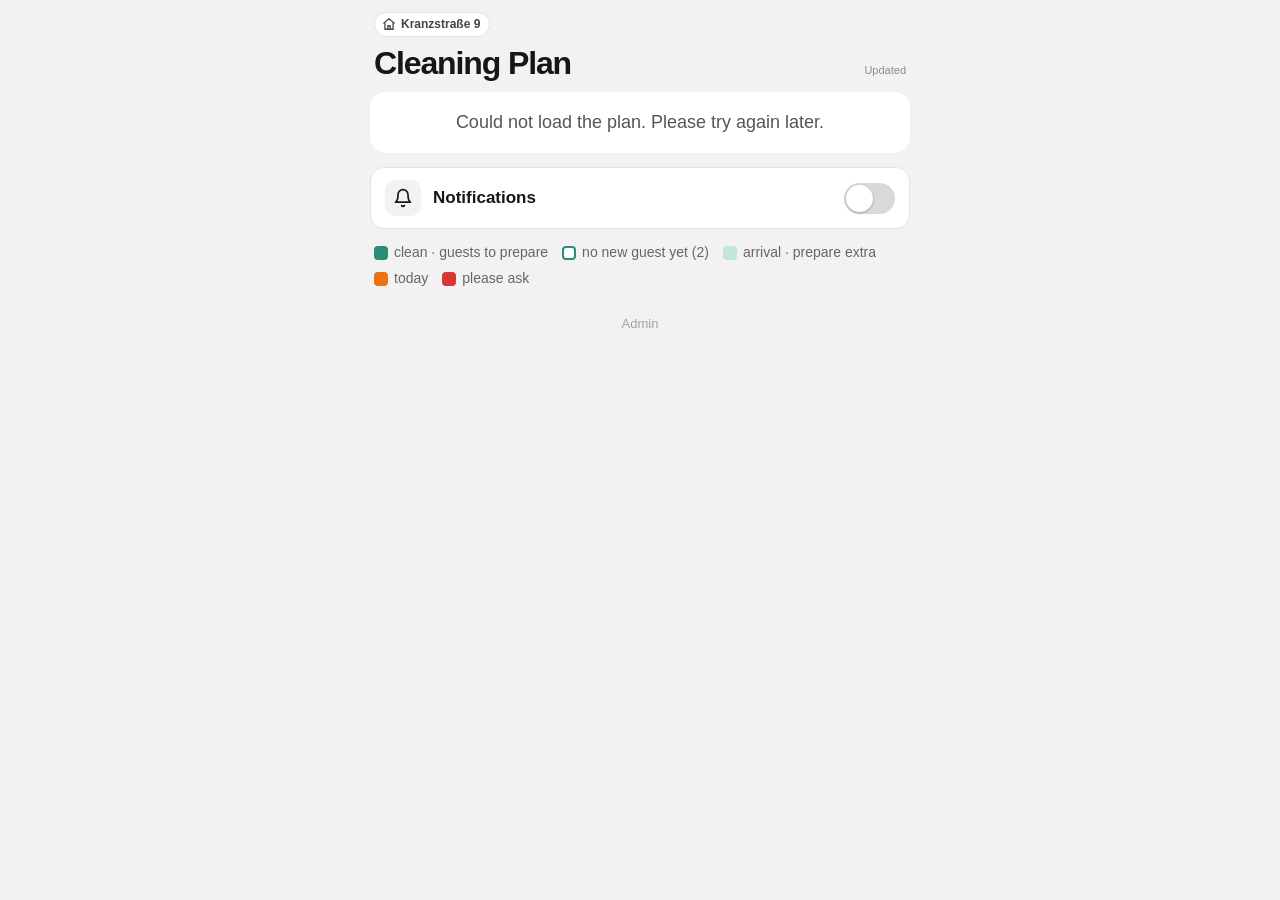
==== commit f0da4ba5: "Putzplan: Nächte neben den Personen, hellgrünes Vorbereiten bei Anreise in leere Wohnung mit mehr al" ====
--- a/kranz/index.html
+++ b/kranz/index.html
@@ -3,6 +3,6 @@
 <meta name="robots" content="noindex,nofollow"><meta name="theme-color" content="#F2F2F2">
 <title>Cleaning – Kranzstraße 9</title><link rel="stylesheet" href="../plan.css"><link rel="manifest" href="manifest.webmanifest"><link rel="icon" href="../icons/favicon-32.png" sizes="32x32"><link rel="icon" href="../icons/icon.svg" type="image/svg+xml"><link rel="apple-touch-icon" href="../icons/apple-touch-icon.png"><meta name="apple-mobile-web-app-capable" content="yes"><meta name="mobile-web-app-capable" content="yes"><meta name="apple-mobile-web-app-title" content="Cleaning"><meta name="apple-mobile-web-app-status-bar-style" content="default"></head>
 <body><header><div class="kz"><div><span class="ort"><svg viewBox="0 0 24 24" width="14" height="14" fill="none" stroke="currentColor" stroke-width="2.2" stroke-linecap="round" stroke-linejoin="round" aria-hidden="true"><path d="M3 10.5 12 3l9 7.5"/><path d="M5 9.5V21h14V9.5"/><path d="M10 21v-6h4v6"/></svg>Kranzstraße 9</span><h1>Cleaning Plan</h1></div><div class="st"><span>Updated</span><b id="stand"></b></div></div></header>
-<main><div id="inhalt"><div class="hinweis">Loading …</div></div><button class="schalter" id="push" hidden aria-pressed="false"><span class="glocke2"><svg viewBox="0 0 24 24" width="20" height="20" fill="none" stroke="currentColor" stroke-width="2" stroke-linecap="round" stroke-linejoin="round" aria-hidden="true"><path d="M6 8a6 6 0 0 1 12 0c0 7 3 9 3 9H3s3-2 3-9"/><path d="M10.3 21a1.94 1.94 0 0 0 3.4 0"/></svg></span><span class="st2"><b>Notifications</b></span><span class="sw"><i></i></span></button><div class="anleitung" id="pushHinweis" hidden></div><dialog class="frage" id="ausFrage"><p id="ausText"></p><div class="frageK"><button class="aktion klein2" id="ausNein"></button><button class="aktion klein2 rot" id="ausJa"></button></div></dialog><div class="legende"><span><i style="background:#2B8C78"></i>clean · guests to prepare</span><span><i style="background:#fff;box-shadow:inset 0 0 0 2px #2B8C78"></i>no new guest yet (2)</span><span><i style="background:#EE7310"></i>today</span><span><i style="background:#D93636"></i>please ask</span></div><a class="admin" href="../admin/">Admin</a></main>
-<script>window.PLAN={"push": {"nichtEingerichtet": "Notifications are not set up yet.", "aus": "Turn off notifications?", "ausJa": "Turn off", "ausNein": "Cancel", "titel": "Notifications", "text": "Every evening: what to do tomorrow", "iphone": "On iPhone, notifications only work from the Home Screen: tap <b>Share</b> ⬆︎ at the bottom → <b>“Add to Home Screen”</b>, then open the plan from your Home Screen and switch on here.", "block": "Notifications are blocked. Please allow them for this page in your phone settings.", "nein": "This browser cannot show notifications.", "fehler": "Could not switch on. Please try again.", "an": "Notifications are on", "anText": "You will get a short message every evening."}, "wt": ["Su","Mo","Tu","We","Th","Fr","Sa"], "mon": ["Jan","Feb","Mar","Apr","May","Jun","Jul","Aug","Sep","Oct","Nov","Dec"], "sheet": "1k_4TzOfGS49kSW_JPaBVSi54gXF0AcBKTKUO7BsuHaY", "t": {"raus": "OUT", "rein": "IN", "putzen": "clean", "nichts": "nothing to clean", "heute": "TODAY", "laden": "Loading …", "fehler": "Could not load the plan. Please try again later.", "leer": "No cleaning planned."}};</script>
+<main><div id="inhalt"><div class="hinweis">Loading …</div></div><button class="schalter" id="push" hidden aria-pressed="false"><span class="glocke2"><svg viewBox="0 0 24 24" width="20" height="20" fill="none" stroke="currentColor" stroke-width="2" stroke-linecap="round" stroke-linejoin="round" aria-hidden="true"><path d="M6 8a6 6 0 0 1 12 0c0 7 3 9 3 9H3s3-2 3-9"/><path d="M10.3 21a1.94 1.94 0 0 0 3.4 0"/></svg></span><span class="st2"><b>Notifications</b></span><span class="sw"><i></i></span></button><div class="anleitung" id="pushHinweis" hidden></div><dialog class="frage" id="ausFrage"><p id="ausText"></p><div class="frageK"><button class="aktion klein2" id="ausNein"></button><button class="aktion klein2 rot" id="ausJa"></button></div></dialog><div class="legende"><span><i style="background:#2B8C78"></i>clean · guests to prepare</span><span><i style="background:#fff;box-shadow:inset 0 0 0 2px #2B8C78"></i>no new guest yet (2)</span><span><i style="background:#BFE8D8"></i>arrival · prepare extra</span><span><i style="background:#EE7310"></i>today</span><span><i style="background:#D93636"></i>please ask</span></div><a class="admin" href="../admin/">Admin</a></main>
+<script>window.PLAN={"push": {"nichtEingerichtet": "Notifications are not set up yet.", "aus": "Turn off notifications?", "ausJa": "Turn off", "ausNein": "Cancel", "titel": "Notifications", "text": "Every evening: what to do tomorrow", "iphone": "On iPhone, notifications only work from the Home Screen: tap <b>Share</b> ⬆︎ at the bottom → <b>“Add to Home Screen”</b>, then open the plan from your Home Screen and switch on here.", "block": "Notifications are blocked. Please allow them for this page in your phone settings.", "nein": "This browser cannot show notifications.", "fehler": "Could not switch on. Please try again.", "an": "Notifications are on", "anText": "You will get a short message every evening."}, "wt": ["Su","Mo","Tu","We","Th","Fr","Sa"], "mon": ["Jan","Feb","Mar","Apr","May","Jun","Jul","Aug","Sep","Oct","Nov","Dec"], "sheet": "1k_4TzOfGS49kSW_JPaBVSi54gXF0AcBKTKUO7BsuHaY", "t": {"raus": "OUT", "rein": "IN", "vorbereiten": "prepare", "putzen": "clean", "nichts": "nothing to clean", "heute": "TODAY", "laden": "Loading …", "fehler": "Could not load the plan. Please try again later.", "leer": "No cleaning planned."}};</script>
 <script src="../dienst.js"></script><script src="../plan.js"></script></body></html>
--- a/plan.css
+++ b/plan.css
@@ -50,6 +50,8 @@
 .bk.vorbei{background:#9BC4BA}
 .bk.rot{background:#D93636}
 .bk.frei{background:#fff;color:#2B8C78;box-shadow:inset 0 0 0 2px #2B8C78,0 0 0 2px #fff}.bk.frei.vorbei{color:#9BC4BA;box-shadow:inset 0 0 0 2px #9BC4BA}
+.bk.anreise{background:#BFE8D8;color:#1E6E5C}.bk.anreise.vorbei{background:#E3F2EC;color:#8FBFB0}
+.z.anreise{color:#1E6E5C}
 .z .pz{display:inline-flex;align-items:center;gap:3px;margin-left:6px;font-weight:700}
 .bk.ueber,.bk.ueber.vorbei{background:repeating-linear-gradient(135deg,#D93636 0 7px,#B42525 7px 14px)}
 .kal::-webkit-scrollbar{height:0}
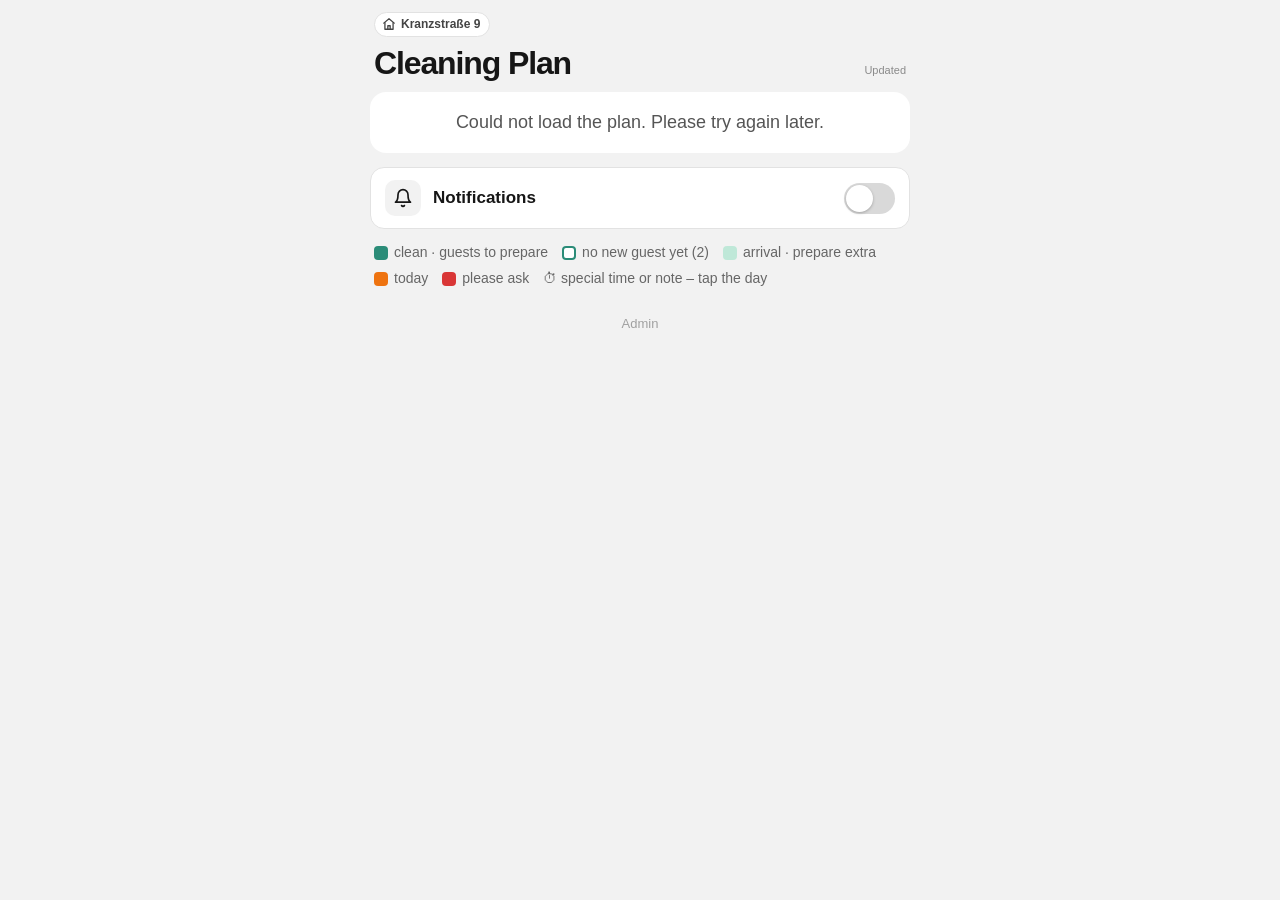
==== commit 6a43d525: "Putzplan: Early Check-in, Late Check-out und Notiz je Buchung – im Admin wählbar, für Putzkräfte gut" ====
--- a/kranz/index.html
+++ b/kranz/index.html
@@ -3,6 +3,6 @@
 <meta name="robots" content="noindex,nofollow"><meta name="theme-color" content="#F2F2F2">
 <title>Cleaning – Kranzstraße 9</title><link rel="stylesheet" href="../plan.css"><link rel="manifest" href="manifest.webmanifest"><link rel="icon" href="../icons/favicon-32.png" sizes="32x32"><link rel="icon" href="../icons/icon.svg" type="image/svg+xml"><link rel="apple-touch-icon" href="../icons/apple-touch-icon.png"><meta name="apple-mobile-web-app-capable" content="yes"><meta name="mobile-web-app-capable" content="yes"><meta name="apple-mobile-web-app-title" content="Cleaning"><meta name="apple-mobile-web-app-status-bar-style" content="default"></head>
 <body><header><div class="kz"><div><span class="ort"><svg viewBox="0 0 24 24" width="14" height="14" fill="none" stroke="currentColor" stroke-width="2.2" stroke-linecap="round" stroke-linejoin="round" aria-hidden="true"><path d="M3 10.5 12 3l9 7.5"/><path d="M5 9.5V21h14V9.5"/><path d="M10 21v-6h4v6"/></svg>Kranzstraße 9</span><h1>Cleaning Plan</h1></div><div class="st"><span>Updated</span><b id="stand"></b></div></div></header>
-<main><div id="inhalt"><div class="hinweis">Loading …</div></div><button class="schalter" id="push" hidden aria-pressed="false"><span class="glocke2"><svg viewBox="0 0 24 24" width="20" height="20" fill="none" stroke="currentColor" stroke-width="2" stroke-linecap="round" stroke-linejoin="round" aria-hidden="true"><path d="M6 8a6 6 0 0 1 12 0c0 7 3 9 3 9H3s3-2 3-9"/><path d="M10.3 21a1.94 1.94 0 0 0 3.4 0"/></svg></span><span class="st2"><b>Notifications</b></span><span class="sw"><i></i></span></button><div class="anleitung" id="pushHinweis" hidden></div><dialog class="frage" id="ausFrage"><p id="ausText"></p><div class="frageK"><button class="aktion klein2" id="ausNein"></button><button class="aktion klein2 rot" id="ausJa"></button></div></dialog><div class="legende"><span><i style="background:#2B8C78"></i>clean · guests to prepare</span><span><i style="background:#fff;box-shadow:inset 0 0 0 2px #2B8C78"></i>no new guest yet (2)</span><span><i style="background:#BFE8D8"></i>arrival · prepare extra</span><span><i style="background:#EE7310"></i>today</span><span><i style="background:#D93636"></i>please ask</span></div><a class="admin" href="../admin/">Admin</a></main>
-<script>window.PLAN={"push": {"nichtEingerichtet": "Notifications are not set up yet.", "aus": "Turn off notifications?", "ausJa": "Turn off", "ausNein": "Cancel", "titel": "Notifications", "text": "Every evening: what to do tomorrow", "iphone": "On iPhone, notifications only work from the Home Screen: tap <b>Share</b> ⬆︎ at the bottom → <b>“Add to Home Screen”</b>, then open the plan from your Home Screen and switch on here.", "block": "Notifications are blocked. Please allow them for this page in your phone settings.", "nein": "This browser cannot show notifications.", "fehler": "Could not switch on. Please try again.", "an": "Notifications are on", "anText": "You will get a short message every evening."}, "wt": ["Su","Mo","Tu","We","Th","Fr","Sa"], "mon": ["Jan","Feb","Mar","Apr","May","Jun","Jul","Aug","Sep","Oct","Nov","Dec"], "sheet": "1k_4TzOfGS49kSW_JPaBVSi54gXF0AcBKTKUO7BsuHaY", "t": {"raus": "OUT", "rein": "IN", "vorbereiten": "prepare", "putzen": "clean", "nichts": "nothing to clean", "heute": "TODAY", "laden": "Loading …", "fehler": "Could not load the plan. Please try again later.", "leer": "No cleaning planned."}};</script>
+<main><div id="inhalt"><div class="hinweis">Loading …</div></div><button class="schalter" id="push" hidden aria-pressed="false"><span class="glocke2"><svg viewBox="0 0 24 24" width="20" height="20" fill="none" stroke="currentColor" stroke-width="2" stroke-linecap="round" stroke-linejoin="round" aria-hidden="true"><path d="M6 8a6 6 0 0 1 12 0c0 7 3 9 3 9H3s3-2 3-9"/><path d="M10.3 21a1.94 1.94 0 0 0 3.4 0"/></svg></span><span class="st2"><b>Notifications</b></span><span class="sw"><i></i></span></button><div class="anleitung" id="pushHinweis" hidden></div><dialog class="frage" id="ausFrage"><p id="ausText"></p><div class="frageK"><button class="aktion klein2" id="ausNein"></button><button class="aktion klein2 rot" id="ausJa"></button></div></dialog><div class="legende"><span><i style="background:#2B8C78"></i>clean · guests to prepare</span><span><i style="background:#fff;box-shadow:inset 0 0 0 2px #2B8C78"></i>no new guest yet (2)</span><span><i style="background:#BFE8D8"></i>arrival · prepare extra</span><span><i style="background:#EE7310"></i>today</span><span><i style="background:#D93636"></i>please ask</span><span>⏱ special time or note – tap the day</span></div><a class="admin" href="../admin/">Admin</a></main>
+<script>window.PLAN={"push": {"nichtEingerichtet": "Notifications are not set up yet.", "aus": "Turn off notifications?", "ausJa": "Turn off", "ausNein": "Cancel", "titel": "Notifications", "text": "Every evening: what to do tomorrow", "iphone": "On iPhone, notifications only work from the Home Screen: tap <b>Share</b> ⬆︎ at the bottom → <b>“Add to Home Screen”</b>, then open the plan from your Home Screen and switch on here.", "block": "Notifications are blocked. Please allow them for this page in your phone settings.", "nein": "This browser cannot show notifications.", "fehler": "Could not switch on. Please try again.", "an": "Notifications are on", "anText": "You will get a short message every evening."}, "wt": ["Su","Mo","Tu","We","Th","Fr","Sa"], "mon": ["Jan","Feb","Mar","Apr","May","Jun","Jul","Aug","Sep","Oct","Nov","Dec"], "sheet": "1k_4TzOfGS49kSW_JPaBVSi54gXF0AcBKTKUO7BsuHaY", "t": {"raus": "OUT", "rein": "IN", "vorbereiten": "prepare", "frueh": "Early check-in", "spaet": "Late check-out", "putzen": "clean", "nichts": "nothing to clean", "heute": "TODAY", "laden": "Loading …", "fehler": "Could not load the plan. Please try again later.", "leer": "No cleaning planned."}};</script>
 <script src="../dienst.js"></script><script src="../plan.js"></script></body></html>
--- a/plan.css
+++ b/plan.css
@@ -79,3 +79,9 @@
 .frageK{display:flex;gap:10px}.frageK .aktion{margin:0;flex:1;padding:12px;font-size:16px}
 .aktion.rot{background:#D93636;border-color:#D93636;color:#fff}
 .frage[open]{animation:auf .18s ease-out}@keyframes auf{from{opacity:0;transform:translateY(8px) scale(.98)}to{opacity:1;transform:none}}
+/* Hinweise vom Admin: Early Check-in, Late Check-out, Notiz */
+.z .info{display:flex;flex-wrap:wrap;gap:6px;margin-top:8px}
+.ichip{display:inline-flex;align-items:center;gap:6px;padding:6px 10px;border-radius:10px;font-size:16px;font-weight:700;line-height:1.2}
+.ichip.spaet{background:#FFE9D6;color:#9A4A00}
+.ichip.frueh{background:#E2ECFF;color:#1F4FA8}
+.inotiz{flex-basis:100%;background:#FFF8D9;border:1px solid #F0DB8A;color:#4D3D00;border-radius:10px;padding:8px 10px;font-size:16px;font-weight:600;line-height:1.35}
